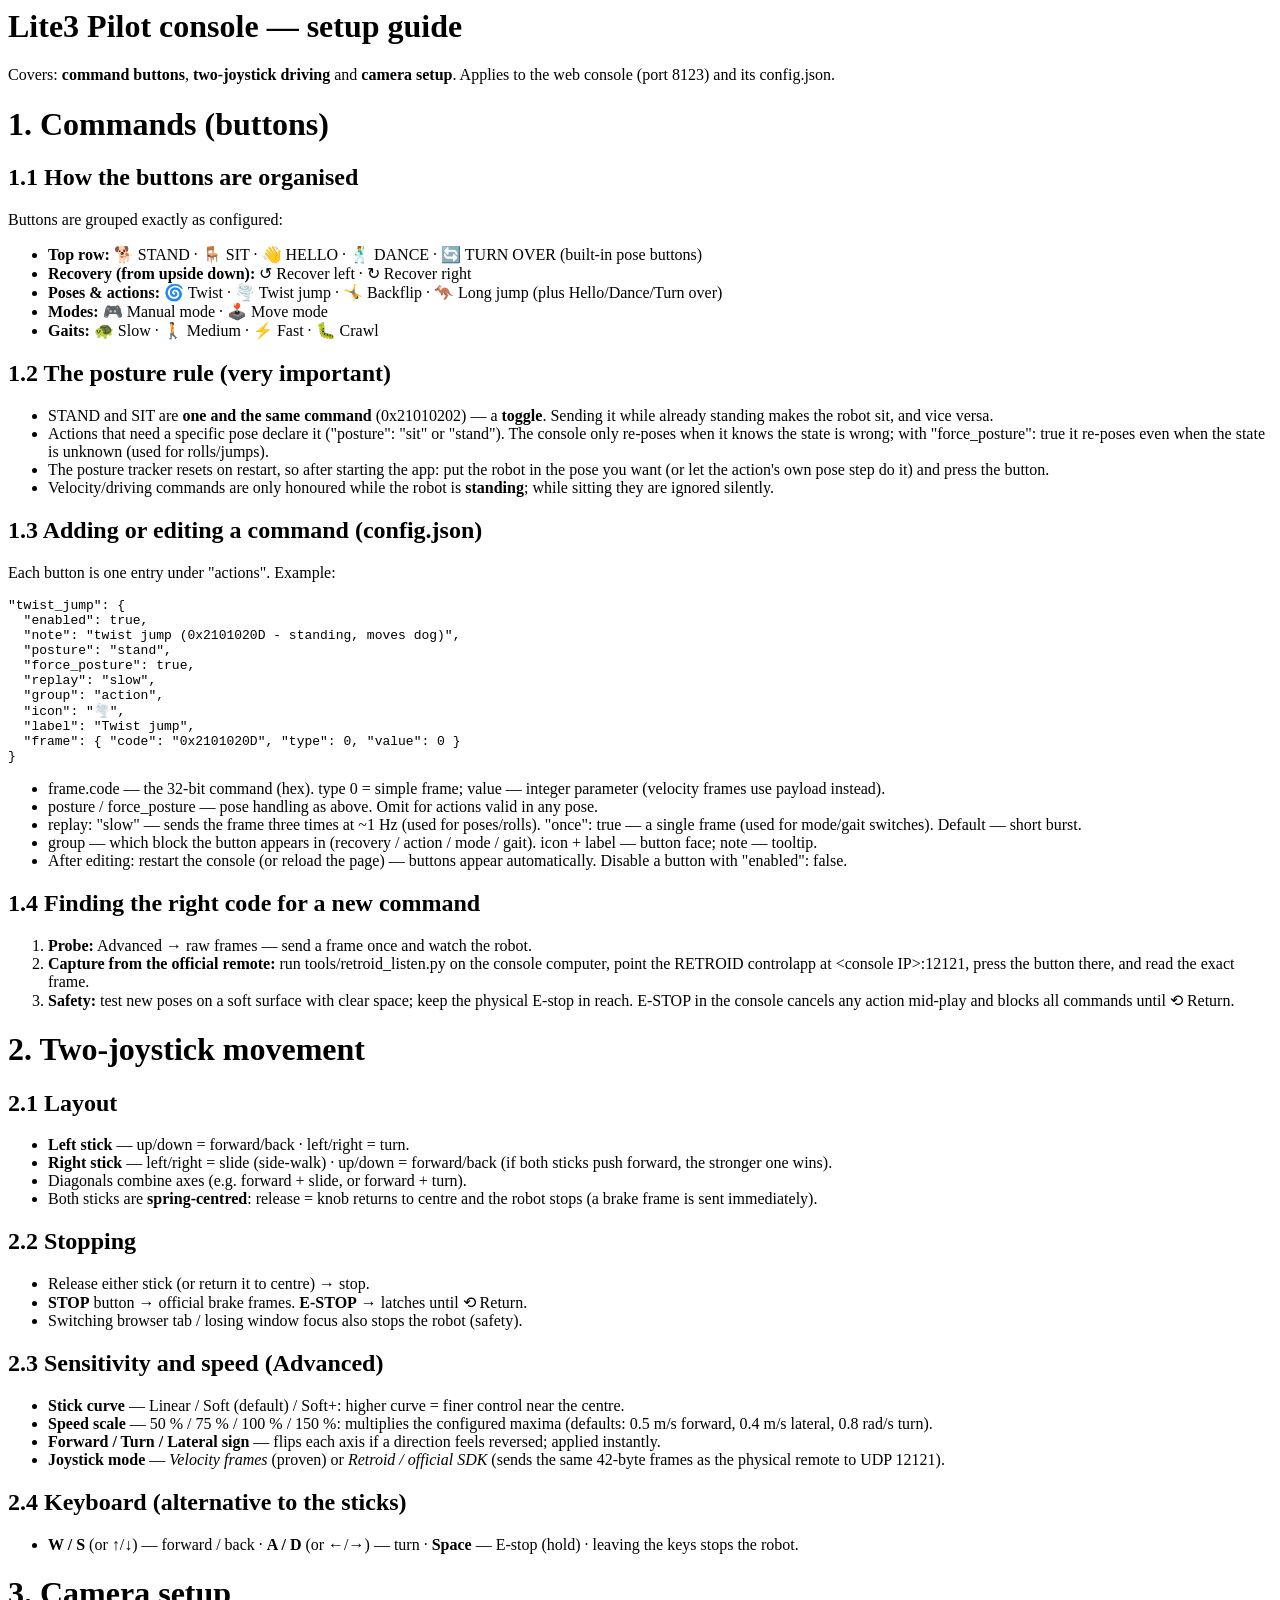
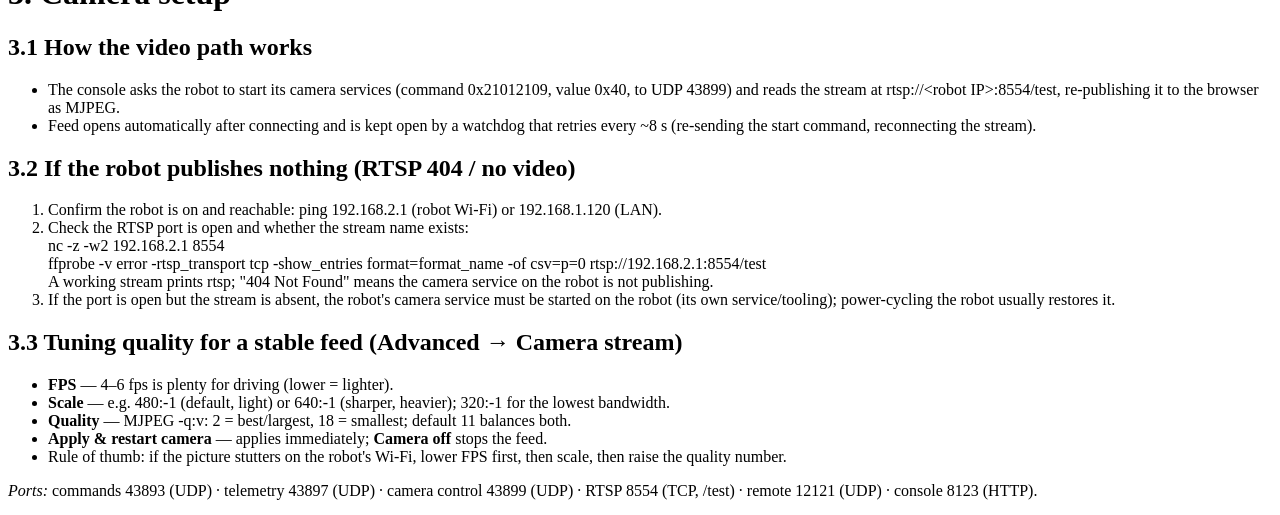
==== docs/setup-commands-joysticks-camera.html @ 136b7749 "docs: setup guide - command buttons (config + posture), 2-joystick movement, camera setup" ====
<html><head><meta charset="utf-8"><title>Lite3 console — commands, 2-joystick movement, camera setup</title></head>
<body>
<h1>Lite3 Pilot console — setup guide</h1>
<p>Covers: <b>command buttons</b>, <b>two-joystick driving</b> and <b>camera setup</b>. Applies to the web console (port 8123) and its <span class="mono">config.json</span>.</p>

<h1>1. Commands (buttons)</h1>

<h2>1.1 How the buttons are organised</h2>
<p>Buttons are grouped exactly as configured:</p>
<ul>
  <li><b>Top row:</b> 🐕 STAND · 🪑 SIT · 👋 HELLO · 🕺 DANCE · 🔄 TURN OVER (built-in pose buttons)</li>
  <li><b>Recovery (from upside down):</b> ↺ Recover left · ↻ Recover right</li>
  <li><b>Poses &amp; actions:</b> 🌀 Twist · 🌪️ Twist jump · 🤸 Backflip · 🦘 Long jump (plus Hello/Dance/Turn over)</li>
  <li><b>Modes:</b> 🎮 Manual mode · 🕹️ Move mode</li>
  <li><b>Gaits:</b> 🐢 Slow · 🚶 Medium · ⚡ Fast · 🐛 Crawl</li>
</ul>

<h2>1.2 The posture rule (very important)</h2>
<ul>
  <li>STAND and SIT are <b>one and the same command</b> (0x21010202) — a <b>toggle</b>. Sending it while already standing makes the robot sit, and vice versa.</li>
  <li>Actions that need a specific pose declare it (<span class="mono">"posture": "sit"</span> or <span class="mono">"stand"</span>). The console only re-poses when it knows the state is wrong; with <span class="mono">"force_posture": true</span> it re-poses even when the state is unknown (used for rolls/jumps).</li>
  <li>The posture tracker resets on restart, so after starting the app: put the robot in the pose you want (or let the action's own pose step do it) and press the button.</li>
  <li>Velocity/driving commands are only honoured while the robot is <b>standing</b>; while sitting they are ignored silently.</li>
</ul>

<h2>1.3 Adding or editing a command (config.json)</h2>
<p>Each button is one entry under <span class="mono">"actions"</span>. Example:</p>
<pre>
"twist_jump": {
  "enabled": true,
  "note": "twist jump (0x2101020D - standing, moves dog)",
  "posture": "stand",
  "force_posture": true,
  "replay": "slow",
  "group": "action",
  "icon": "🌪️",
  "label": "Twist jump",
  "frame": { "code": "0x2101020D", "type": 0, "value": 0 }
}
</pre>
<ul>
  <li><span class="mono">frame.code</span> — the 32-bit command (hex). <span class="mono">type</span> 0 = simple frame; <span class="mono">value</span> — integer parameter (velocity frames use payload instead).</li>
  <li><span class="mono">posture</span> / <span class="mono">force_posture</span> — pose handling as above. Omit for actions valid in any pose.</li>
  <li><span class="mono">replay: "slow"</span> — sends the frame three times at ~1 Hz (used for poses/rolls). <span class="mono">"once": true</span> — a single frame (used for mode/gait switches). Default — short burst.</li>
  <li><span class="mono">group</span> — which block the button appears in (<span class="mono">recovery</span> / <span class="mono">action</span> / <span class="mono">mode</span> / <span class="mono">gait</span>). <span class="mono">icon</span> + <span class="mono">label</span> — button face; <span class="mono">note</span> — tooltip.</li>
  <li>After editing: restart the console (or reload the page) — buttons appear automatically. Disable a button with <span class="mono">"enabled": false</span>.</li>
</ul>

<h2>1.4 Finding the right code for a new command</h2>
<ol>
  <li><b>Probe:</b> Advanced → raw frames — send a frame once and watch the robot.</li>
  <li><b>Capture from the official remote:</b> run <span class="mono">tools/retroid_listen.py</span> on the console computer, point the RETROID controlapp at <span class="mono">&lt;console IP&gt;:12121</span>, press the button there, and read the exact frame.</li>
  <li><b>Safety:</b> test new poses on a soft surface with clear space; keep the physical E-stop in reach. E-STOP in the console cancels any action mid-play and blocks all commands until ⟲ Return.</li>
</ol>

<h1>2. Two-joystick movement</h1>

<h2>2.1 Layout</h2>
<ul>
  <li><b>Left stick</b> — up/down = forward/back · left/right = turn.</li>
  <li><b>Right stick</b> — left/right = slide (side-walk) · up/down = forward/back (if both sticks push forward, the stronger one wins).</li>
  <li>Diagonals combine axes (e.g. forward + slide, or forward + turn).</li>
  <li>Both sticks are <b>spring-centred</b>: release = knob returns to centre and the robot stops (a brake frame is sent immediately).</li>
</ul>

<h2>2.2 Stopping</h2>
<ul>
  <li>Release either stick (or return it to centre) → stop.</li>
  <li><b>STOP</b> button → official brake frames. <b>E-STOP</b> → latches until ⟲ Return.</li>
  <li>Switching browser tab / losing window focus also stops the robot (safety).</li>
</ul>

<h2>2.3 Sensitivity and speed (Advanced)</h2>
<ul>
  <li><b>Stick curve</b> — Linear / Soft (default) / Soft+: higher curve = finer control near the centre.</li>
  <li><b>Speed scale</b> — 50 % / 75 % / 100 % / 150 %: multiplies the configured maxima (defaults: 0.5 m/s forward, 0.4 m/s lateral, 0.8 rad/s turn).</li>
  <li><b>Forward / Turn / Lateral sign</b> — flips each axis if a direction feels reversed; applied instantly.</li>
  <li><b>Joystick mode</b> — <i>Velocity frames</i> (proven) or <i>Retroid / official SDK</i> (sends the same 42-byte frames as the physical remote to UDP 12121).</li>
</ul>

<h2>2.4 Keyboard (alternative to the sticks)</h2>
<ul>
  <li><b>W / S</b> (or ↑/↓) — forward / back · <b>A / D</b> (or ←/→) — turn · <b>Space</b> — E-stop (hold) · leaving the keys stops the robot.</li>
</ul>

<h1>3. Camera setup</h1>

<h2>3.1 How the video path works</h2>
<ul>
  <li>The console asks the robot to start its camera services (command 0x21012109, value 0x40, to UDP 43899) and reads the stream at <span class="mono">rtsp://&lt;robot IP&gt;:8554/test</span>, re-publishing it to the browser as MJPEG.</li>
  <li>Feed opens automatically after connecting and is kept open by a watchdog that retries every ~8 s (re-sending the start command, reconnecting the stream).</li>
</ul>

<h2>3.2 If the robot publishes nothing (RTSP 404 / no video)</h2>
<ol>
  <li>Confirm the robot is on and reachable: <span class="mono">ping 192.168.2.1</span> (robot Wi-Fi) or <span class="mono">192.168.1.120</span> (LAN).</li>
  <li>Check the RTSP port is open and whether the stream name exists:<br/>
      <span class="mono">nc -z -w2 192.168.2.1 8554</span><br/>
      <span class="mono">ffprobe -v error -rtsp_transport tcp -show_entries format=format_name -of csv=p=0 rtsp://192.168.2.1:8554/test</span><br/>
      A working stream prints <span class="mono">rtsp</span>; "404 Not Found" means the camera service on the robot is not publishing.</li>
  <li>If the port is open but the stream is absent, the robot's camera service must be started on the robot (its own service/tooling); power-cycling the robot usually restores it.</li>
</ol>

<h2>3.3 Tuning quality for a stable feed (Advanced → Camera stream)</h2>
<ul>
  <li><b>FPS</b> — 4&ndash;6 fps is plenty for driving (lower = lighter).</li>
  <li><b>Scale</b> — e.g. <span class="mono">480:-1</span> (default, light) or <span class="mono">640:-1</span> (sharper, heavier); <span class="mono">320:-1</span> for the lowest bandwidth.</li>
  <li><b>Quality</b> — MJPEG <span class="mono">-q:v</span>: 2 = best/largest, 18 = smallest; default 11 balances both.</li>
  <li><b>Apply &amp; restart camera</b> — applies immediately; <b>Camera off</b> stops the feed.</li>
  <li>Rule of thumb: if the picture stutters on the robot's Wi-Fi, lower FPS first, then scale, then raise the quality number.</li>
</ul>

<p><i>Ports:</i> commands 43893 (UDP) &middot; telemetry 43897 (UDP) &middot; camera control 43899 (UDP) &middot; RTSP 8554 (TCP, /test) &middot; remote 12121 (UDP) &middot; console 8123 (HTTP).</p>
</body></html>
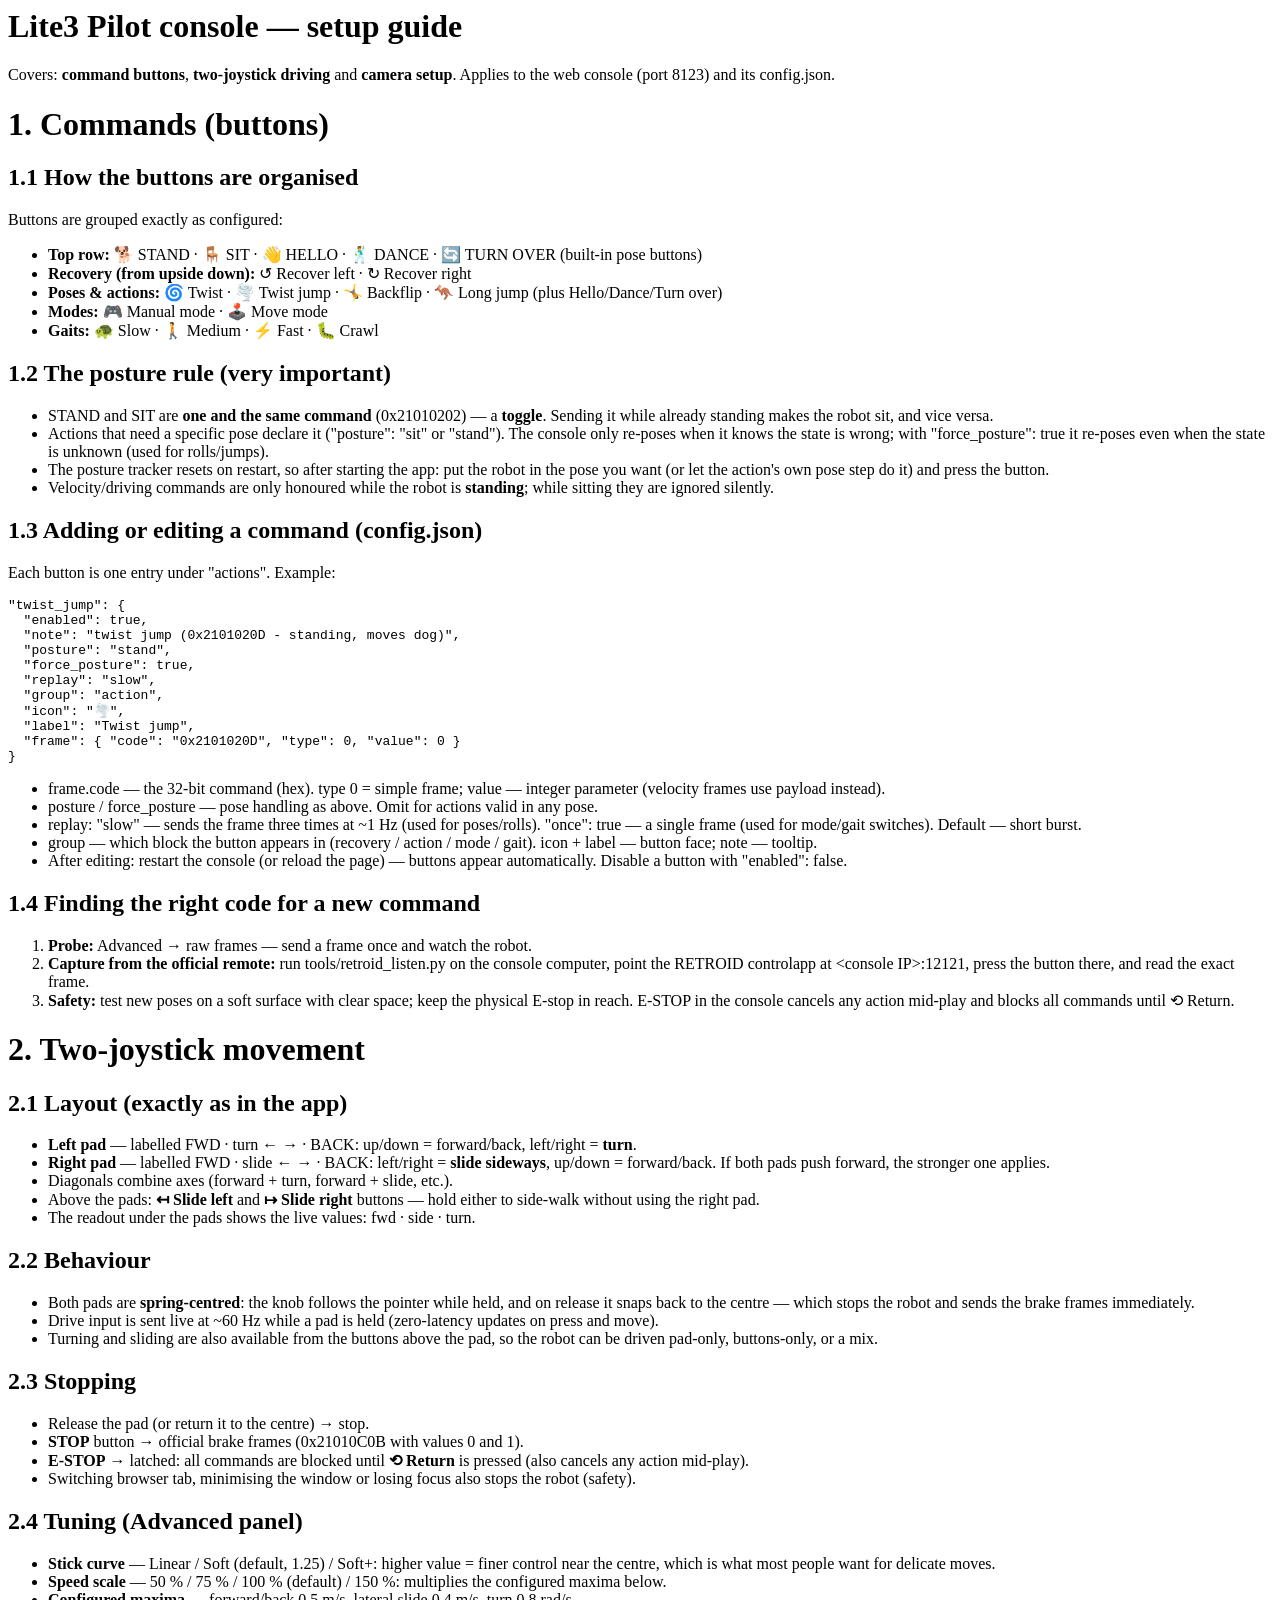
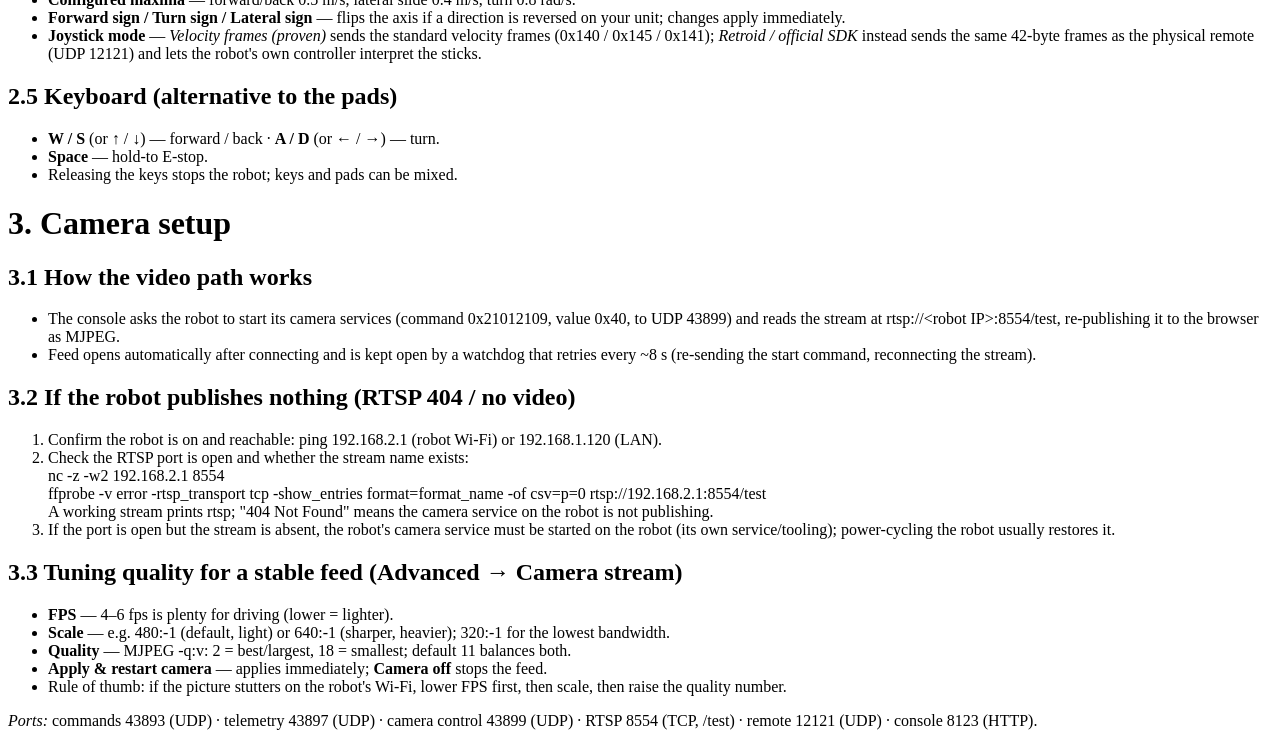
==== commit 89dc75d5: "docs: 2-joystick section updated to match the app exactly (pad labels, slide buttons, spring-centre," ====
--- a/docs/setup-commands-joysticks-camera.html
+++ b/docs/setup-commands-joysticks-camera.html
@@ -55,32 +55,44 @@
 
 <h1>2. Two-joystick movement</h1>
 
-<h2>2.1 Layout</h2>
+<h2>2.1 Layout (exactly as in the app)</h2>
 <ul>
-  <li><b>Left stick</b> — up/down = forward/back · left/right = turn.</li>
-  <li><b>Right stick</b> — left/right = slide (side-walk) · up/down = forward/back (if both sticks push forward, the stronger one wins).</li>
-  <li>Diagonals combine axes (e.g. forward + slide, or forward + turn).</li>
-  <li>Both sticks are <b>spring-centred</b>: release = knob returns to centre and the robot stops (a brake frame is sent immediately).</li>
+  <li><b>Left pad</b> — labelled <span class="mono">FWD &middot; turn &larr; &rarr; &middot; BACK</span>: up/down = forward/back, left/right = <b>turn</b>.</li>
+  <li><b>Right pad</b> — labelled <span class="mono">FWD &middot; slide &larr; &rarr; &middot; BACK</span>: left/right = <b>slide sideways</b>, up/down = forward/back. If both pads push forward, the stronger one applies.</li>
+  <li>Diagonals combine axes (forward + turn, forward + slide, etc.).</li>
+  <li>Above the pads: <b>&#8612; Slide left</b> and <b>&#8614; Slide right</b> buttons — hold either to side-walk without using the right pad.</li>
+  <li>The readout under the pads shows the live values: <span class="mono">fwd &middot; side &middot; turn</span>.</li>
 </ul>
 
-<h2>2.2 Stopping</h2>
+<h2>2.2 Behaviour</h2>
 <ul>
-  <li>Release either stick (or return it to centre) → stop.</li>
-  <li><b>STOP</b> button → official brake frames. <b>E-STOP</b> → latches until ⟲ Return.</li>
-  <li>Switching browser tab / losing window focus also stops the robot (safety).</li>
+  <li>Both pads are <b>spring-centred</b>: the knob follows the pointer while held, and on release it snaps back to the centre — which stops the robot and sends the brake frames immediately.</li>
+  <li>Drive input is sent live at ~60 Hz while a pad is held (zero-latency updates on press and move).</li>
+  <li>Turning and sliding are also available from the buttons above the pad, so the robot can be driven pad-only, buttons-only, or a mix.</li>
 </ul>
 
-<h2>2.3 Sensitivity and speed (Advanced)</h2>
+<h2>2.3 Stopping</h2>
 <ul>
-  <li><b>Stick curve</b> — Linear / Soft (default) / Soft+: higher curve = finer control near the centre.</li>
-  <li><b>Speed scale</b> — 50 % / 75 % / 100 % / 150 %: multiplies the configured maxima (defaults: 0.5 m/s forward, 0.4 m/s lateral, 0.8 rad/s turn).</li>
-  <li><b>Forward / Turn / Lateral sign</b> — flips each axis if a direction feels reversed; applied instantly.</li>
-  <li><b>Joystick mode</b> — <i>Velocity frames</i> (proven) or <i>Retroid / official SDK</i> (sends the same 42-byte frames as the physical remote to UDP 12121).</li>
+  <li>Release the pad (or return it to the centre) &rarr; stop.</li>
+  <li><b>STOP</b> button &rarr; official brake frames (0x21010C0B with values 0 and 1).</li>
+  <li><b>E-STOP</b> &rarr; latched: all commands are blocked until <b>&#10226; Return</b> is pressed (also cancels any action mid-play).</li>
+  <li>Switching browser tab, minimising the window or losing focus also stops the robot (safety).</li>
 </ul>
 
-<h2>2.4 Keyboard (alternative to the sticks)</h2>
+<h2>2.4 Tuning (Advanced panel)</h2>
 <ul>
-  <li><b>W / S</b> (or ↑/↓) — forward / back · <b>A / D</b> (or ←/→) — turn · <b>Space</b> — E-stop (hold) · leaving the keys stops the robot.</li>
+  <li><b>Stick curve</b> — Linear / Soft (default, 1.25) / Soft+: higher value = finer control near the centre, which is what most people want for delicate moves.</li>
+  <li><b>Speed scale</b> — 50 % / 75 % / 100 % (default) / 150 %: multiplies the configured maxima below.</li>
+  <li><b>Configured maxima</b> — forward/back 0.5 m/s, lateral slide 0.4 m/s, turn 0.8 rad/s.</li>
+  <li><b>Forward sign / Turn sign / Lateral sign</b> — flips the axis if a direction is reversed on your unit; changes apply immediately.</li>
+  <li><b>Joystick mode</b> — <i>Velocity frames (proven)</i> sends the standard velocity frames (0x140 / 0x145 / 0x141); <i>Retroid / official SDK</i> instead sends the same 42-byte frames as the physical remote (UDP 12121) and lets the robot's own controller interpret the sticks.</li>
+</ul>
+
+<h2>2.5 Keyboard (alternative to the pads)</h2>
+<ul>
+  <li><b>W / S</b> (or &uarr; / &darr;) — forward / back &middot; <b>A / D</b> (or &larr; / &rarr;) — turn.</li>
+  <li><b>Space</b> — hold-to E-stop.</li>
+  <li>Releasing the keys stops the robot; keys and pads can be mixed.</li>
 </ul>
 
 <h1>3. Camera setup</h1>
